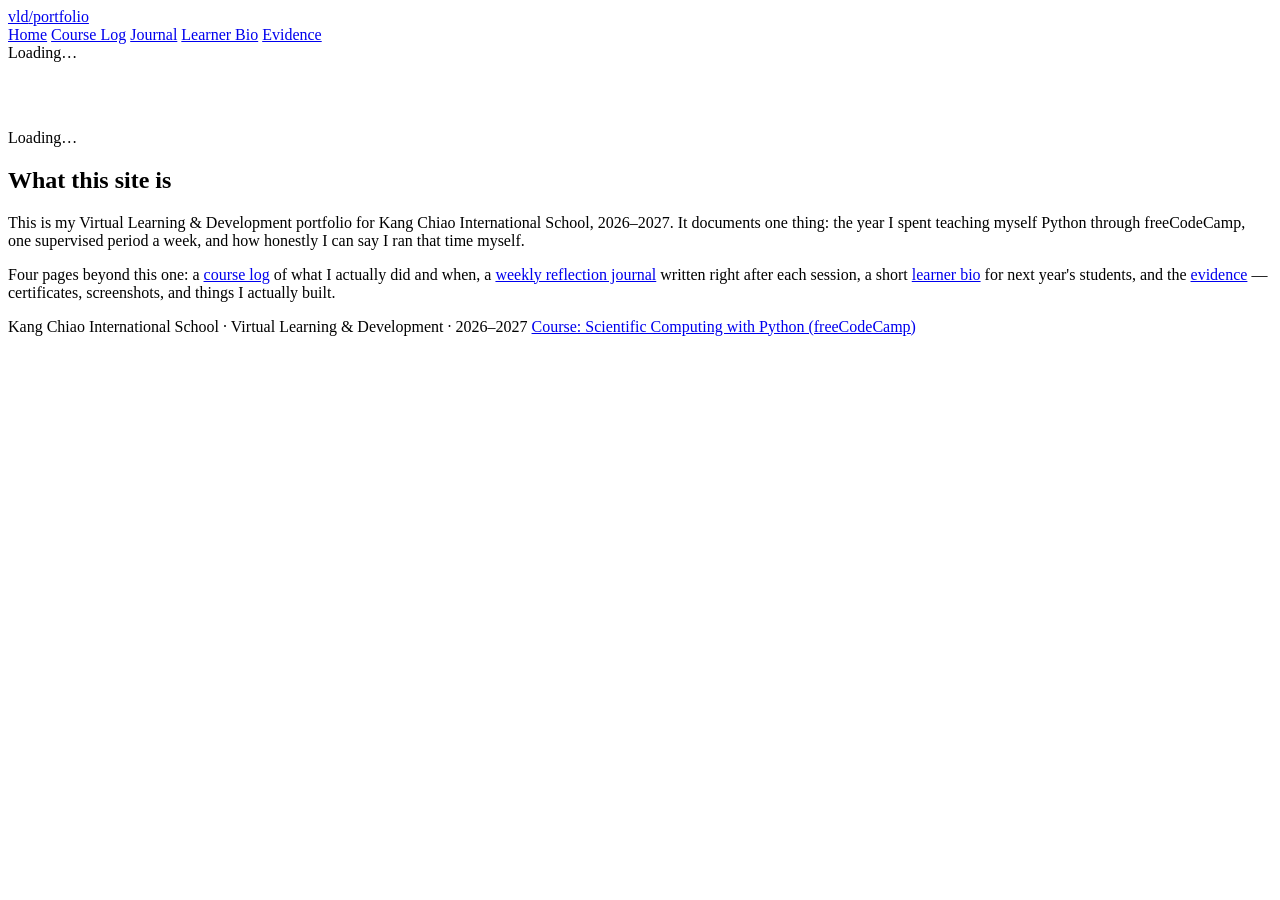
==== index.html @ a54ed975 "Add files via upload" ====
<!DOCTYPE html>
<html lang="en">
<head>
<meta charset="UTF-8">
<meta name="viewport" content="width=device-width, initial-scale=1.0">
<title>Home · VLD Portfolio</title>
<meta name="description" content="Virtual Learning & Development portfolio — Python (freeCodeCamp), weekly reflection journal, and evidence of progress.">
<link rel="preconnect" href="https://fonts.googleapis.com">
<link href="https://fonts.googleapis.com/css2?family=Lora:ital,wght@0,400;0,500;0,600;1,400&family=IBM+Plex+Mono:wght@400;500&display=swap" rel="stylesheet">
<link rel="stylesheet" href="css/style.css">
</head>
<body>

<header class="site-header">
  <div class="header-inner">
    <a class="wordmark" href="index.html">vld<span>/</span>portfolio</a>
    <nav class="mainnav">
      <a href="index.html" class="active">Home</a>
      <a href="course-log.html">Course Log</a>
      <a href="journal.html">Journal</a>
      <a href="bio.html">Learner Bio</a>
      <a href="evidence.html">Evidence</a>
    </nav>
  </div>
</header>

<main>
  <section class="hero">
    <div>
      <div class="meta" id="home-meta">Loading…</div>
      <h1 id="home-tagline">&nbsp;</h1>
      <p class="lede" id="home-about">Loading…</p>
    </div>
    <div id="home-stats"></div>
  </section>

  <h2>What this site is</h2>
  <p>This is my Virtual Learning &amp; Development portfolio for Kang Chiao International School, 2026–2027. It documents one thing: the year I spent teaching myself Python through freeCodeCamp, one supervised period a week, and how honestly I can say I ran that time myself.</p>
  <p>Four pages beyond this one: a <a href="course-log.html">course log</a> of what I actually did and when, a <a href="journal.html">weekly reflection journal</a> written right after each session, a short <a href="bio.html">learner bio</a> for next year's students, and the <a href="evidence.html">evidence</a> — certificates, screenshots, and things I actually built.</p>
</main>

<footer class="site-footer">
  <div class="footer-inner">
    <span>Kang Chiao International School · Virtual Learning &amp; Development · 2026–2027</span>
    <span><a href="https://www.freecodecamp.org/learn/python-v9/">Course: Scientific Computing with Python (freeCodeCamp)</a></span>
  </div>
</footer>

<script src="js/site.js"></script>
<script>
(async function () {
  const data = await loadJSON("content/home.json");
  if (!data) return;
  document.getElementById("home-meta").textContent = `${data.grade || ""} · ${data.course_name || ""}`.trim();
  document.getElementById("home-tagline").textContent = data.tagline || "";
  document.getElementById("home-about").innerHTML = paragraphs(data.about);

  const statsHost = document.getElementById("home-stats");
  (data.stats || []).forEach((s) => {
    const card = document.createElement("div");
    card.className = "stat-card";
    card.innerHTML = `<div class="stat-label">${escapeHTML(s.label)}</div><div class="stat-value">${escapeHTML(s.value)}</div>`;
    statsHost.appendChild(card);
  });
})();
</script>
</body>
</html>
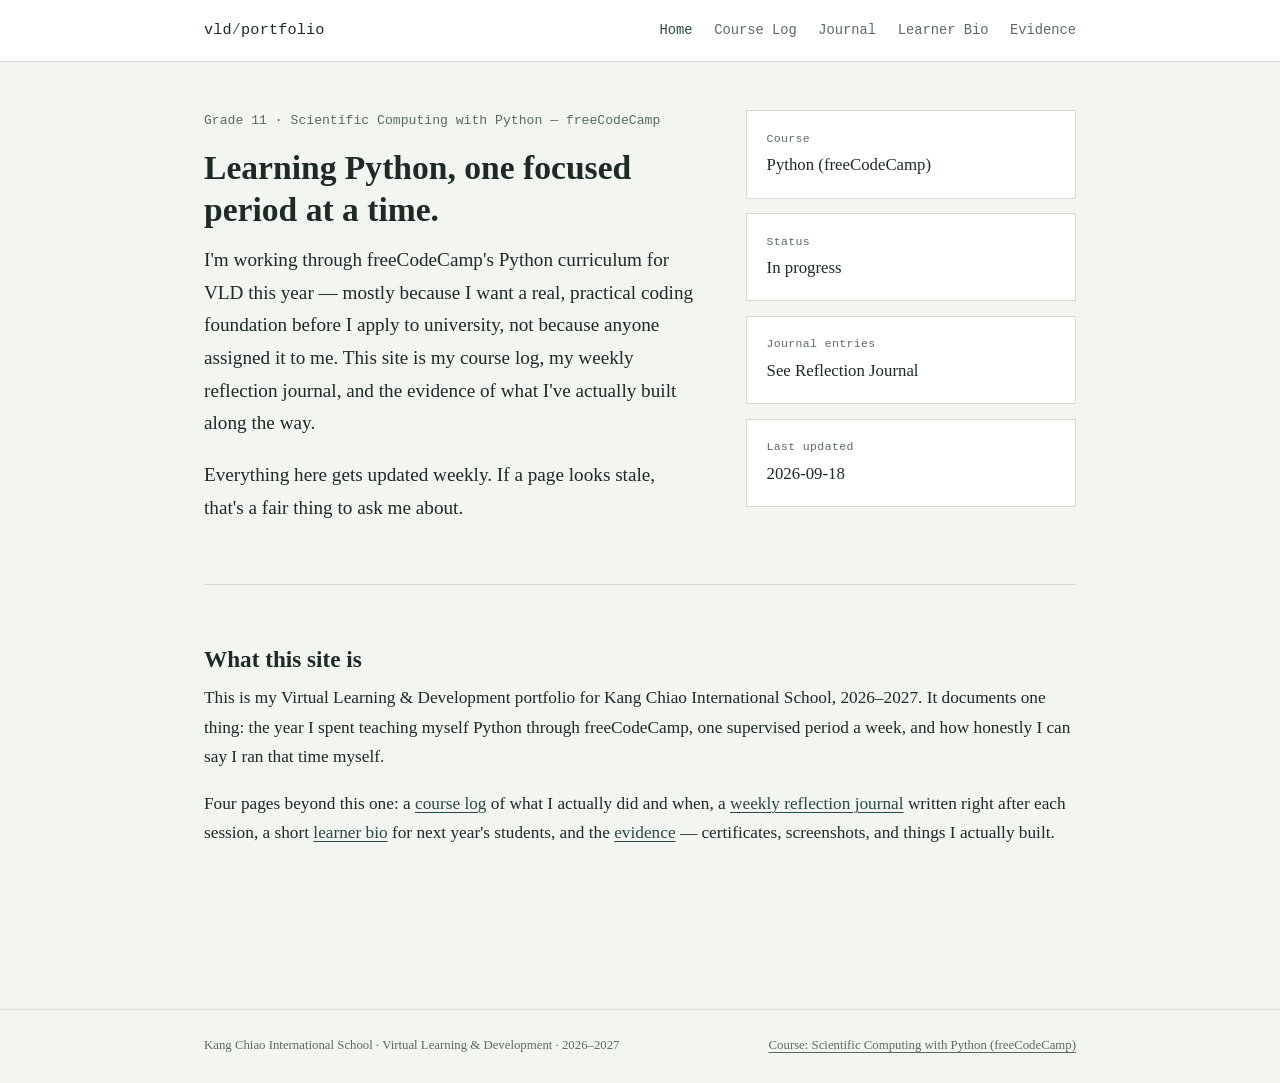
==== commit cfb562f0: "Add files via upload" ====
--- a/index.html
+++ b/index.html
@@ -8,6 +8,17 @@
 <link rel="preconnect" href="https://fonts.googleapis.com">
 <link href="https://fonts.googleapis.com/css2?family=Lora:ital,wght@0,400;0,500;0,600;1,400&family=IBM+Plex+Mono:wght@400;500&display=swap" rel="stylesheet">
 <link rel="stylesheet" href="css/style.css">
+<script src="https://identity.netlify.com/v1/netlify-identity-widget.js"></script>
+<script>
+  // Netlify Identity invite / password-recovery links land here (the site
+  // root), not on /admin/. Forward the token to /admin/ so the CMS login
+  // widget (which knows how to show the "set your password" screen) can
+  // pick it up. Without this, the invite link works but there's nowhere
+  // for you to actually set a password.
+  if (window.location.hash && /invite_token|recovery_token|confirmation_token|email_change_token/.test(window.location.hash)) {
+    window.location.replace("/admin/" + window.location.hash);
+  }
+</script>
 </head>
 <body>
 
--- a/css/style.css
+++ b/css/style.css
@@ -0,0 +1,226 @@
+/* ============================================================
+   VLD Portfolio — design tokens
+   Serif (Lora) for reading, Mono (IBM Plex Mono) for meta/nav/data.
+   Palette: pale sage paper, deep forest ink, muted teal accent,
+   burnt amber for evidence highlights.
+   ============================================================ */
+
+:root {
+  --paper: #f3f5f1;
+  --paper-raised: #ffffff;
+  --ink: #1e2a25;
+  --muted: #5b6b63;
+  --rule: #d8dbd3;
+  --accent: #3b6e62;
+  --accent-dark: #274a42;
+  --amber: #b5652d;
+  --amber-soft: #f1e3d5;
+  --max: 720px;
+  --gutter: 92px;
+}
+
+* { box-sizing: border-box; }
+
+html { scroll-behavior: smooth; }
+
+body {
+  margin: 0;
+  background: var(--paper);
+  color: var(--ink);
+  font-family: "Lora", Georgia, serif;
+  font-size: 1.08rem;
+  line-height: 1.7;
+  -webkit-font-smoothing: antialiased;
+}
+
+h1, h2, h3 { font-family: "Lora", Georgia, serif; font-weight: 600; line-height: 1.25; margin: 0 0 0.4em; }
+h1 { font-size: 2.1rem; }
+h2 { font-size: 1.45rem; margin-top: 2.6em; }
+h3 { font-size: 1.1rem; margin-top: 1.6em; }
+
+p { margin: 0 0 1em; }
+a { color: var(--accent-dark); text-decoration-thickness: 1px; text-underline-offset: 3px; }
+a:hover { color: var(--amber); }
+
+.meta, nav, .tag, .stat-label, .btn, code, .field-label {
+  font-family: "IBM Plex Mono", ui-monospace, Menlo, monospace;
+}
+
+/* ---------- layout shell ---------- */
+
+.wrap { max-width: var(--max); margin: 0 auto; padding: 0 1.5rem; }
+
+header.site-header {
+  border-bottom: 1px solid var(--rule);
+  background: var(--paper-raised);
+}
+
+.header-inner {
+  max-width: 920px;
+  margin: 0 auto;
+  padding: 1.1rem 1.5rem;
+  display: flex;
+  align-items: center;
+  justify-content: space-between;
+  gap: 1rem;
+  flex-wrap: wrap;
+}
+
+.wordmark {
+  font-family: "IBM Plex Mono", monospace;
+  font-size: 0.95rem;
+  letter-spacing: 0.01em;
+  color: var(--ink);
+  text-decoration: none;
+}
+.wordmark span { color: var(--accent); }
+
+nav.mainnav { display: flex; gap: 1.35rem; font-size: 0.86rem; flex-wrap: wrap; }
+nav.mainnav a { color: var(--muted); text-decoration: none; }
+nav.mainnav a.active, nav.mainnav a:hover { color: var(--accent-dark); }
+
+main { max-width: 920px; margin: 0 auto; padding: 3rem 1.5rem 5rem; }
+
+/* ---------- hero ---------- */
+
+.hero {
+  display: grid;
+  grid-template-columns: 1.5fr 1fr;
+  gap: 3rem;
+  align-items: start;
+  padding-bottom: 2.5rem;
+  border-bottom: 1px solid var(--rule);
+  margin-bottom: 2.5rem;
+}
+.hero .lede { font-size: 1.2rem; color: var(--ink); }
+.hero .meta { color: var(--muted); font-size: 0.82rem; margin-bottom: 0.9rem; }
+
+.stat-card {
+  background: var(--paper-raised);
+  border: 1px solid var(--rule);
+  padding: 1.1rem 1.2rem;
+  margin-bottom: 0.9rem;
+}
+.stat-card:last-child { margin-bottom: 0; }
+.stat-label { font-size: 0.72rem; color: var(--muted); letter-spacing: 0.03em; }
+.stat-value { font-size: 1.05rem; margin-top: 0.2rem; }
+
+/* ---------- gutter / dated-entry layout (journal, course log) ---------- */
+
+.entry {
+  display: grid;
+  grid-template-columns: var(--gutter) 1fr;
+  gap: 1.4rem;
+  padding: 1.6rem 0;
+  border-bottom: 1px solid var(--rule);
+}
+.entry:first-of-type { border-top: 1px solid var(--rule); }
+.entry-gutter {
+  font-family: "IBM Plex Mono", monospace;
+  font-size: 0.74rem;
+  color: var(--muted);
+  padding-top: 0.25rem;
+  line-height: 1.5;
+}
+.entry-gutter .tag {
+  display: inline-block;
+  margin-top: 0.4rem;
+  padding: 0.12rem 0.4rem;
+  border: 1px solid var(--rule);
+  font-size: 0.68rem;
+  color: var(--accent-dark);
+}
+.entry-body h3 { margin-top: 0; }
+.entry-body .field-label {
+  display: block;
+  font-size: 0.68rem;
+  color: var(--muted);
+  letter-spacing: 0.03em;
+  margin: 0.9rem 0 0.15rem;
+}
+.entry-body .field-label:first-child { margin-top: 0; }
+
+/* ---------- evidence cards ---------- */
+
+.evidence-grid { display: grid; gap: 1.1rem; }
+.evidence-card {
+  border: 1px solid var(--rule);
+  background: var(--paper-raised);
+  padding: 1.2rem 1.3rem;
+  display: grid;
+  grid-template-columns: var(--gutter) 1fr;
+  gap: 1.4rem;
+}
+.evidence-card .kind {
+  display: inline-block;
+  background: var(--amber-soft);
+  color: var(--amber);
+  font-family: "IBM Plex Mono", monospace;
+  font-size: 0.68rem;
+  padding: 0.15rem 0.45rem;
+  margin-top: 0.5rem;
+}
+
+/* ---------- bio ---------- */
+
+.bio-card {
+  border: 1px solid var(--rule);
+  background: var(--paper-raised);
+  padding: 1.8rem 2rem;
+}
+.bio-tags { display: flex; flex-wrap: wrap; gap: 0.5rem; margin: 1rem 0 0; }
+.bio-tags .tag {
+  border: 1px solid var(--rule);
+  padding: 0.15rem 0.55rem;
+  font-size: 0.72rem;
+  color: var(--accent-dark);
+}
+
+/* ---------- misc ---------- */
+
+.empty-state {
+  color: var(--muted);
+  font-size: 0.95rem;
+  padding: 1.4rem 0;
+  border: 1px dashed var(--rule);
+  text-align: center;
+}
+
+.intro-note {
+  color: var(--muted);
+  font-size: 0.95rem;
+  margin-bottom: 2rem;
+}
+
+footer.site-footer {
+  border-top: 1px solid var(--rule);
+  margin-top: 4rem;
+}
+.footer-inner {
+  max-width: 920px;
+  margin: 0 auto;
+  padding: 1.6rem 1.5rem;
+  font-size: 0.8rem;
+  color: var(--muted);
+  display: flex;
+  justify-content: space-between;
+  flex-wrap: wrap;
+  gap: 0.6rem;
+}
+.footer-inner a { color: var(--muted); }
+
+.btn {
+  display: inline-block;
+  border: 1px solid var(--accent-dark);
+  color: var(--accent-dark);
+  padding: 0.45rem 0.9rem;
+  font-size: 0.8rem;
+  text-decoration: none;
+}
+.btn:hover { background: var(--accent-dark); color: var(--paper-raised); }
+
+@media (max-width: 720px) {
+  .hero { grid-template-columns: 1fr; }
+  .entry, .evidence-card { grid-template-columns: 1fr; }
+  .entry-gutter { display: flex; align-items: center; gap: 0.6rem; }
+}
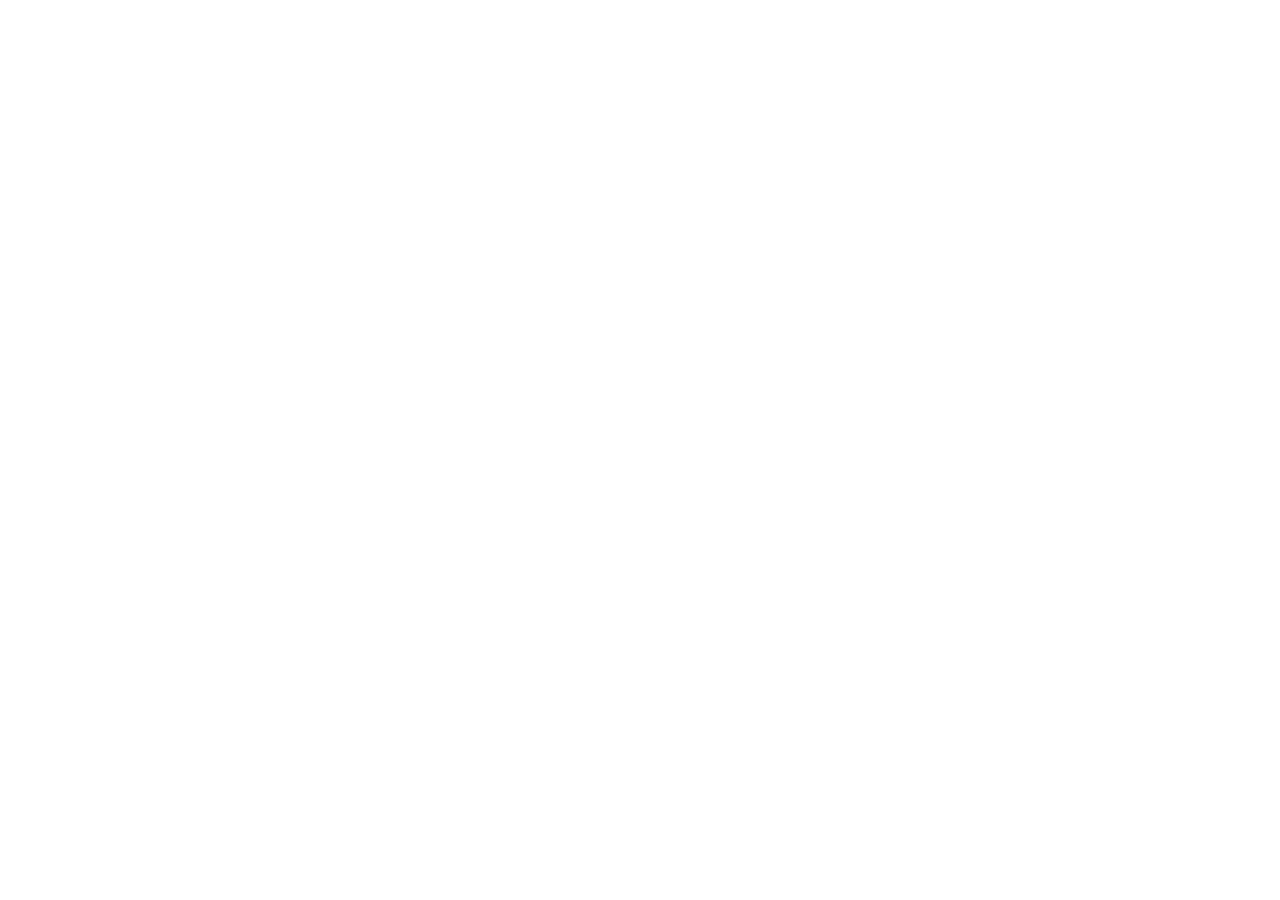
==== commit 199e03a8: "Add files via upload" ====
--- a/index.html
+++ b/index.html
@@ -1,79 +1,48 @@
 <!DOCTYPE html>
-<html lang="en">
+<html>
 <head>
-<meta charset="UTF-8">
-<meta name="viewport" content="width=device-width, initial-scale=1.0">
-<title>Home · VLD Portfolio</title>
-<meta name="description" content="Virtual Learning & Development portfolio — Python (freeCodeCamp), weekly reflection journal, and evidence of progress.">
-<link rel="preconnect" href="https://fonts.googleapis.com">
-<link href="https://fonts.googleapis.com/css2?family=Lora:ital,wght@0,400;0,500;0,600;1,400&family=IBM+Plex+Mono:wght@400;500&display=swap" rel="stylesheet">
-<link rel="stylesheet" href="css/style.css">
-<script src="https://identity.netlify.com/v1/netlify-identity-widget.js"></script>
-<script>
-  // Netlify Identity invite / password-recovery links land here (the site
-  // root), not on /admin/. Forward the token to /admin/ so the CMS login
-  // widget (which knows how to show the "set your password" screen) can
-  // pick it up. Without this, the invite link works but there's nowhere
-  // for you to actually set a password.
-  if (window.location.hash && /invite_token|recovery_token|confirmation_token|email_change_token/.test(window.location.hash)) {
-    window.location.replace("/admin/" + window.location.hash);
-  }
-</script>
+  <meta charset="utf-8" />
+  <meta name="viewport" content="width=device-width, initial-scale=1" />
+  <title>Admin · VLD Portfolio</title>
+  <!-- This page is the ONLY editable entry point to the site.
+       It requires a Netlify Identity login (invite-only) to do anything.
+       Anyone without an invite who opens this URL sees a login screen
+       and nothing else — they cannot read or change content from here. -->
+  <script src="https://identity.netlify.com/v1/netlify-identity-widget.js"></script>
+  <script>
+    // Explicitly force the widget to open whenever an invite / recovery /
+    // confirmation token is present in the URL. Relying purely on the
+    // widget's automatic hash-detection can silently authenticate the
+    // token without ever showing the "set your password" screen — this
+    // makes sure the modal actually appears.
+    if (window.netlifyIdentity) {
+      var hasAuthToken = /invite_token|recovery_token|confirmation_token|email_change_token/.test(window.location.hash);
+      window.netlifyIdentity.on("init", (user) => {
+        if (hasAuthToken) {
+          window.netlifyIdentity.open();
+        }
+        if (!user) {
+          window.netlifyIdentity.on("login", () => {
+            document.location.href = "/admin/";
+          });
+        }
+      });
+    }
+  </script>
 </head>
 <body>
-
-<header class="site-header">
-  <div class="header-inner">
-    <a class="wordmark" href="index.html">vld<span>/</span>portfolio</a>
-    <nav class="mainnav">
-      <a href="index.html" class="active">Home</a>
-      <a href="course-log.html">Course Log</a>
-      <a href="journal.html">Journal</a>
-      <a href="bio.html">Learner Bio</a>
-      <a href="evidence.html">Evidence</a>
-    </nav>
-  </div>
-</header>
-
-<main>
-  <section class="hero">
-    <div>
-      <div class="meta" id="home-meta">Loading…</div>
-      <h1 id="home-tagline">&nbsp;</h1>
-      <p class="lede" id="home-about">Loading…</p>
-    </div>
-    <div id="home-stats"></div>
-  </section>
-
-  <h2>What this site is</h2>
-  <p>This is my Virtual Learning &amp; Development portfolio for Kang Chiao International School, 2026–2027. It documents one thing: the year I spent teaching myself Python through freeCodeCamp, one supervised period a week, and how honestly I can say I ran that time myself.</p>
-  <p>Four pages beyond this one: a <a href="course-log.html">course log</a> of what I actually did and when, a <a href="journal.html">weekly reflection journal</a> written right after each session, a short <a href="bio.html">learner bio</a> for next year's students, and the <a href="evidence.html">evidence</a> — certificates, screenshots, and things I actually built.</p>
-</main>
-
-<footer class="site-footer">
-  <div class="footer-inner">
-    <span>Kang Chiao International School · Virtual Learning &amp; Development · 2026–2027</span>
-    <span><a href="https://www.freecodecamp.org/learn/python-v9/">Course: Scientific Computing with Python (freeCodeCamp)</a></span>
-  </div>
-</footer>
-
-<script src="js/site.js"></script>
-<script>
-(async function () {
-  const data = await loadJSON("content/home.json");
-  if (!data) return;
-  document.getElementById("home-meta").textContent = `${data.grade || ""} · ${data.course_name || ""}`.trim();
-  document.getElementById("home-tagline").textContent = data.tagline || "";
-  document.getElementById("home-about").innerHTML = paragraphs(data.about);
-
-  const statsHost = document.getElementById("home-stats");
-  (data.stats || []).forEach((s) => {
-    const card = document.createElement("div");
-    card.className = "stat-card";
-    card.innerHTML = `<div class="stat-label">${escapeHTML(s.label)}</div><div class="stat-value">${escapeHTML(s.value)}</div>`;
-    statsHost.appendChild(card);
-  });
-})();
-</script>
+  <script src="https://unpkg.com/decap-cms@^3.0.0/dist/decap-cms.js"></script>
+  <script>
+    // Redirect Identity's confirmation/invite links back to this admin page.
+    if (window.netlifyIdentity) {
+      window.netlifyIdentity.on("init", (user) => {
+        if (!user) {
+          window.netlifyIdentity.on("login", () => {
+            document.location.href = "/admin/";
+          });
+        }
+      });
+    }
+  </script>
 </body>
 </html>
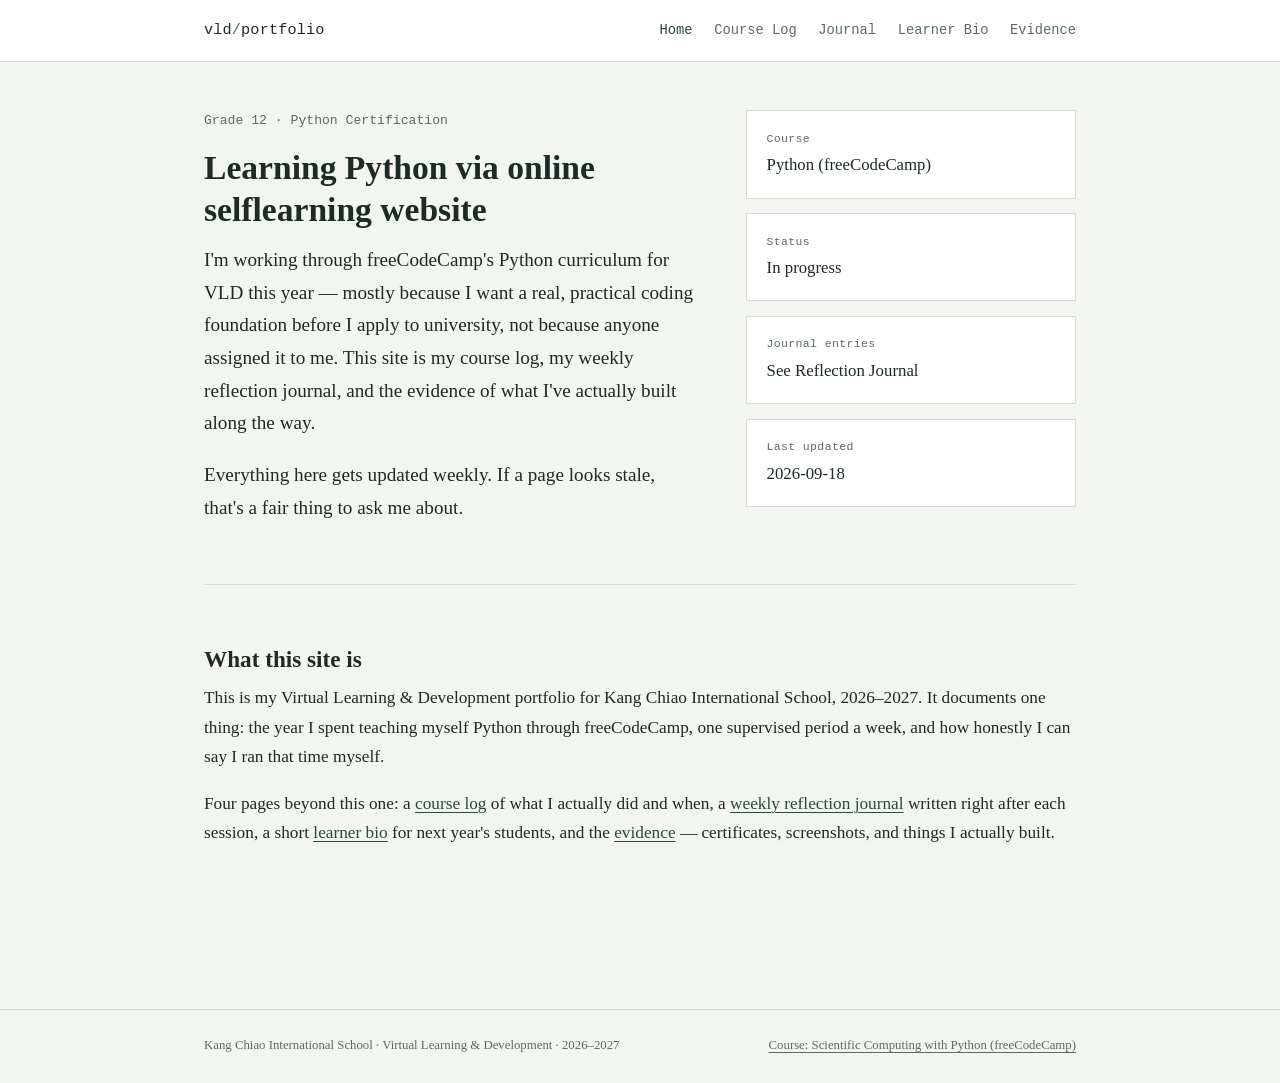
==== commit e681e13e: "Add files via upload" ====
--- a/index.html
+++ b/index.html
@@ -1,48 +1,79 @@
 <!DOCTYPE html>
-<html>
+<html lang="en">
 <head>
-  <meta charset="utf-8" />
-  <meta name="viewport" content="width=device-width, initial-scale=1" />
-  <title>Admin · VLD Portfolio</title>
-  <!-- This page is the ONLY editable entry point to the site.
-       It requires a Netlify Identity login (invite-only) to do anything.
-       Anyone without an invite who opens this URL sees a login screen
-       and nothing else — they cannot read or change content from here. -->
-  <script src="https://identity.netlify.com/v1/netlify-identity-widget.js"></script>
-  <script>
-    // Explicitly force the widget to open whenever an invite / recovery /
-    // confirmation token is present in the URL. Relying purely on the
-    // widget's automatic hash-detection can silently authenticate the
-    // token without ever showing the "set your password" screen — this
-    // makes sure the modal actually appears.
-    if (window.netlifyIdentity) {
-      var hasAuthToken = /invite_token|recovery_token|confirmation_token|email_change_token/.test(window.location.hash);
-      window.netlifyIdentity.on("init", (user) => {
-        if (hasAuthToken) {
-          window.netlifyIdentity.open();
-        }
-        if (!user) {
-          window.netlifyIdentity.on("login", () => {
-            document.location.href = "/admin/";
-          });
-        }
-      });
-    }
-  </script>
+<meta charset="UTF-8">
+<meta name="viewport" content="width=device-width, initial-scale=1.0">
+<title>Home · VLD Portfolio</title>
+<meta name="description" content="Virtual Learning & Development portfolio — Python (freeCodeCamp), weekly reflection journal, and evidence of progress.">
+<link rel="preconnect" href="https://fonts.googleapis.com">
+<link href="https://fonts.googleapis.com/css2?family=Lora:ital,wght@0,400;0,500;0,600;1,400&family=IBM+Plex+Mono:wght@400;500&display=swap" rel="stylesheet">
+<link rel="stylesheet" href="css/style.css">
+<script src="https://identity.netlify.com/v1/netlify-identity-widget.js"></script>
+<script>
+  // Netlify Identity invite / password-recovery links land here (the site
+  // root), not on /admin/. Forward the token to /admin/ so the CMS login
+  // widget (which knows how to show the "set your password" screen) can
+  // pick it up. Without this, the invite link works but there's nowhere
+  // for you to actually set a password.
+  if (window.location.hash && /invite_token|recovery_token|confirmation_token|email_change_token/.test(window.location.hash)) {
+    window.location.replace("/admin/" + window.location.hash);
+  }
+</script>
 </head>
 <body>
-  <script src="https://unpkg.com/decap-cms@^3.0.0/dist/decap-cms.js"></script>
-  <script>
-    // Redirect Identity's confirmation/invite links back to this admin page.
-    if (window.netlifyIdentity) {
-      window.netlifyIdentity.on("init", (user) => {
-        if (!user) {
-          window.netlifyIdentity.on("login", () => {
-            document.location.href = "/admin/";
-          });
-        }
-      });
-    }
-  </script>
+
+<header class="site-header">
+  <div class="header-inner">
+    <a class="wordmark" href="index.html">vld<span>/</span>portfolio</a>
+    <nav class="mainnav">
+      <a href="index.html" class="active">Home</a>
+      <a href="course-log.html">Course Log</a>
+      <a href="journal.html">Journal</a>
+      <a href="bio.html">Learner Bio</a>
+      <a href="evidence.html">Evidence</a>
+    </nav>
+  </div>
+</header>
+
+<main>
+  <section class="hero">
+    <div>
+      <div class="meta" id="home-meta">Loading…</div>
+      <h1 id="home-tagline">&nbsp;</h1>
+      <p class="lede" id="home-about">Loading…</p>
+    </div>
+    <div id="home-stats"></div>
+  </section>
+
+  <h2>What this site is</h2>
+  <p>This is my Virtual Learning &amp; Development portfolio for Kang Chiao International School, 2026–2027. It documents one thing: the year I spent teaching myself Python through freeCodeCamp, one supervised period a week, and how honestly I can say I ran that time myself.</p>
+  <p>Four pages beyond this one: a <a href="course-log.html">course log</a> of what I actually did and when, a <a href="journal.html">weekly reflection journal</a> written right after each session, a short <a href="bio.html">learner bio</a> for next year's students, and the <a href="evidence.html">evidence</a> — certificates, screenshots, and things I actually built.</p>
+</main>
+
+<footer class="site-footer">
+  <div class="footer-inner">
+    <span>Kang Chiao International School · Virtual Learning &amp; Development · 2026–2027</span>
+    <span><a href="https://www.freecodecamp.org/learn/python-v9/">Course: Scientific Computing with Python (freeCodeCamp)</a></span>
+  </div>
+</footer>
+
+<script src="js/site.js"></script>
+<script>
+(async function () {
+  const data = await loadJSON("content/home.json");
+  if (!data) return;
+  document.getElementById("home-meta").textContent = `${data.grade || ""} · ${data.course_name || ""}`.trim();
+  document.getElementById("home-tagline").textContent = data.tagline || "";
+  document.getElementById("home-about").innerHTML = paragraphs(data.about);
+
+  const statsHost = document.getElementById("home-stats");
+  (data.stats || []).forEach((s) => {
+    const card = document.createElement("div");
+    card.className = "stat-card";
+    card.innerHTML = `<div class="stat-label">${escapeHTML(s.label)}</div><div class="stat-value">${escapeHTML(s.value)}</div>`;
+    statsHost.appendChild(card);
+  });
+})();
+</script>
 </body>
 </html>
--- a/css/style.css
+++ b/css/style.css
@@ -0,0 +1,226 @@
+/* ============================================================
+   VLD Portfolio — design tokens
+   Serif (Lora) for reading, Mono (IBM Plex Mono) for meta/nav/data.
+   Palette: pale sage paper, deep forest ink, muted teal accent,
+   burnt amber for evidence highlights.
+   ============================================================ */
+
+:root {
+  --paper: #f3f5f1;
+  --paper-raised: #ffffff;
+  --ink: #1e2a25;
+  --muted: #5b6b63;
+  --rule: #d8dbd3;
+  --accent: #3b6e62;
+  --accent-dark: #274a42;
+  --amber: #b5652d;
+  --amber-soft: #f1e3d5;
+  --max: 720px;
+  --gutter: 92px;
+}
+
+* { box-sizing: border-box; }
+
+html { scroll-behavior: smooth; }
+
+body {
+  margin: 0;
+  background: var(--paper);
+  color: var(--ink);
+  font-family: "Lora", Georgia, serif;
+  font-size: 1.08rem;
+  line-height: 1.7;
+  -webkit-font-smoothing: antialiased;
+}
+
+h1, h2, h3 { font-family: "Lora", Georgia, serif; font-weight: 600; line-height: 1.25; margin: 0 0 0.4em; }
+h1 { font-size: 2.1rem; }
+h2 { font-size: 1.45rem; margin-top: 2.6em; }
+h3 { font-size: 1.1rem; margin-top: 1.6em; }
+
+p { margin: 0 0 1em; }
+a { color: var(--accent-dark); text-decoration-thickness: 1px; text-underline-offset: 3px; }
+a:hover { color: var(--amber); }
+
+.meta, nav, .tag, .stat-label, .btn, code, .field-label {
+  font-family: "IBM Plex Mono", ui-monospace, Menlo, monospace;
+}
+
+/* ---------- layout shell ---------- */
+
+.wrap { max-width: var(--max); margin: 0 auto; padding: 0 1.5rem; }
+
+header.site-header {
+  border-bottom: 1px solid var(--rule);
+  background: var(--paper-raised);
+}
+
+.header-inner {
+  max-width: 920px;
+  margin: 0 auto;
+  padding: 1.1rem 1.5rem;
+  display: flex;
+  align-items: center;
+  justify-content: space-between;
+  gap: 1rem;
+  flex-wrap: wrap;
+}
+
+.wordmark {
+  font-family: "IBM Plex Mono", monospace;
+  font-size: 0.95rem;
+  letter-spacing: 0.01em;
+  color: var(--ink);
+  text-decoration: none;
+}
+.wordmark span { color: var(--accent); }
+
+nav.mainnav { display: flex; gap: 1.35rem; font-size: 0.86rem; flex-wrap: wrap; }
+nav.mainnav a { color: var(--muted); text-decoration: none; }
+nav.mainnav a.active, nav.mainnav a:hover { color: var(--accent-dark); }
+
+main { max-width: 920px; margin: 0 auto; padding: 3rem 1.5rem 5rem; }
+
+/* ---------- hero ---------- */
+
+.hero {
+  display: grid;
+  grid-template-columns: 1.5fr 1fr;
+  gap: 3rem;
+  align-items: start;
+  padding-bottom: 2.5rem;
+  border-bottom: 1px solid var(--rule);
+  margin-bottom: 2.5rem;
+}
+.hero .lede { font-size: 1.2rem; color: var(--ink); }
+.hero .meta { color: var(--muted); font-size: 0.82rem; margin-bottom: 0.9rem; }
+
+.stat-card {
+  background: var(--paper-raised);
+  border: 1px solid var(--rule);
+  padding: 1.1rem 1.2rem;
+  margin-bottom: 0.9rem;
+}
+.stat-card:last-child { margin-bottom: 0; }
+.stat-label { font-size: 0.72rem; color: var(--muted); letter-spacing: 0.03em; }
+.stat-value { font-size: 1.05rem; margin-top: 0.2rem; }
+
+/* ---------- gutter / dated-entry layout (journal, course log) ---------- */
+
+.entry {
+  display: grid;
+  grid-template-columns: var(--gutter) 1fr;
+  gap: 1.4rem;
+  padding: 1.6rem 0;
+  border-bottom: 1px solid var(--rule);
+}
+.entry:first-of-type { border-top: 1px solid var(--rule); }
+.entry-gutter {
+  font-family: "IBM Plex Mono", monospace;
+  font-size: 0.74rem;
+  color: var(--muted);
+  padding-top: 0.25rem;
+  line-height: 1.5;
+}
+.entry-gutter .tag {
+  display: inline-block;
+  margin-top: 0.4rem;
+  padding: 0.12rem 0.4rem;
+  border: 1px solid var(--rule);
+  font-size: 0.68rem;
+  color: var(--accent-dark);
+}
+.entry-body h3 { margin-top: 0; }
+.entry-body .field-label {
+  display: block;
+  font-size: 0.68rem;
+  color: var(--muted);
+  letter-spacing: 0.03em;
+  margin: 0.9rem 0 0.15rem;
+}
+.entry-body .field-label:first-child { margin-top: 0; }
+
+/* ---------- evidence cards ---------- */
+
+.evidence-grid { display: grid; gap: 1.1rem; }
+.evidence-card {
+  border: 1px solid var(--rule);
+  background: var(--paper-raised);
+  padding: 1.2rem 1.3rem;
+  display: grid;
+  grid-template-columns: var(--gutter) 1fr;
+  gap: 1.4rem;
+}
+.evidence-card .kind {
+  display: inline-block;
+  background: var(--amber-soft);
+  color: var(--amber);
+  font-family: "IBM Plex Mono", monospace;
+  font-size: 0.68rem;
+  padding: 0.15rem 0.45rem;
+  margin-top: 0.5rem;
+}
+
+/* ---------- bio ---------- */
+
+.bio-card {
+  border: 1px solid var(--rule);
+  background: var(--paper-raised);
+  padding: 1.8rem 2rem;
+}
+.bio-tags { display: flex; flex-wrap: wrap; gap: 0.5rem; margin: 1rem 0 0; }
+.bio-tags .tag {
+  border: 1px solid var(--rule);
+  padding: 0.15rem 0.55rem;
+  font-size: 0.72rem;
+  color: var(--accent-dark);
+}
+
+/* ---------- misc ---------- */
+
+.empty-state {
+  color: var(--muted);
+  font-size: 0.95rem;
+  padding: 1.4rem 0;
+  border: 1px dashed var(--rule);
+  text-align: center;
+}
+
+.intro-note {
+  color: var(--muted);
+  font-size: 0.95rem;
+  margin-bottom: 2rem;
+}
+
+footer.site-footer {
+  border-top: 1px solid var(--rule);
+  margin-top: 4rem;
+}
+.footer-inner {
+  max-width: 920px;
+  margin: 0 auto;
+  padding: 1.6rem 1.5rem;
+  font-size: 0.8rem;
+  color: var(--muted);
+  display: flex;
+  justify-content: space-between;
+  flex-wrap: wrap;
+  gap: 0.6rem;
+}
+.footer-inner a { color: var(--muted); }
+
+.btn {
+  display: inline-block;
+  border: 1px solid var(--accent-dark);
+  color: var(--accent-dark);
+  padding: 0.45rem 0.9rem;
+  font-size: 0.8rem;
+  text-decoration: none;
+}
+.btn:hover { background: var(--accent-dark); color: var(--paper-raised); }
+
+@media (max-width: 720px) {
+  .hero { grid-template-columns: 1fr; }
+  .entry, .evidence-card { grid-template-columns: 1fr; }
+  .entry-gutter { display: flex; align-items: center; gap: 0.6rem; }
+}
